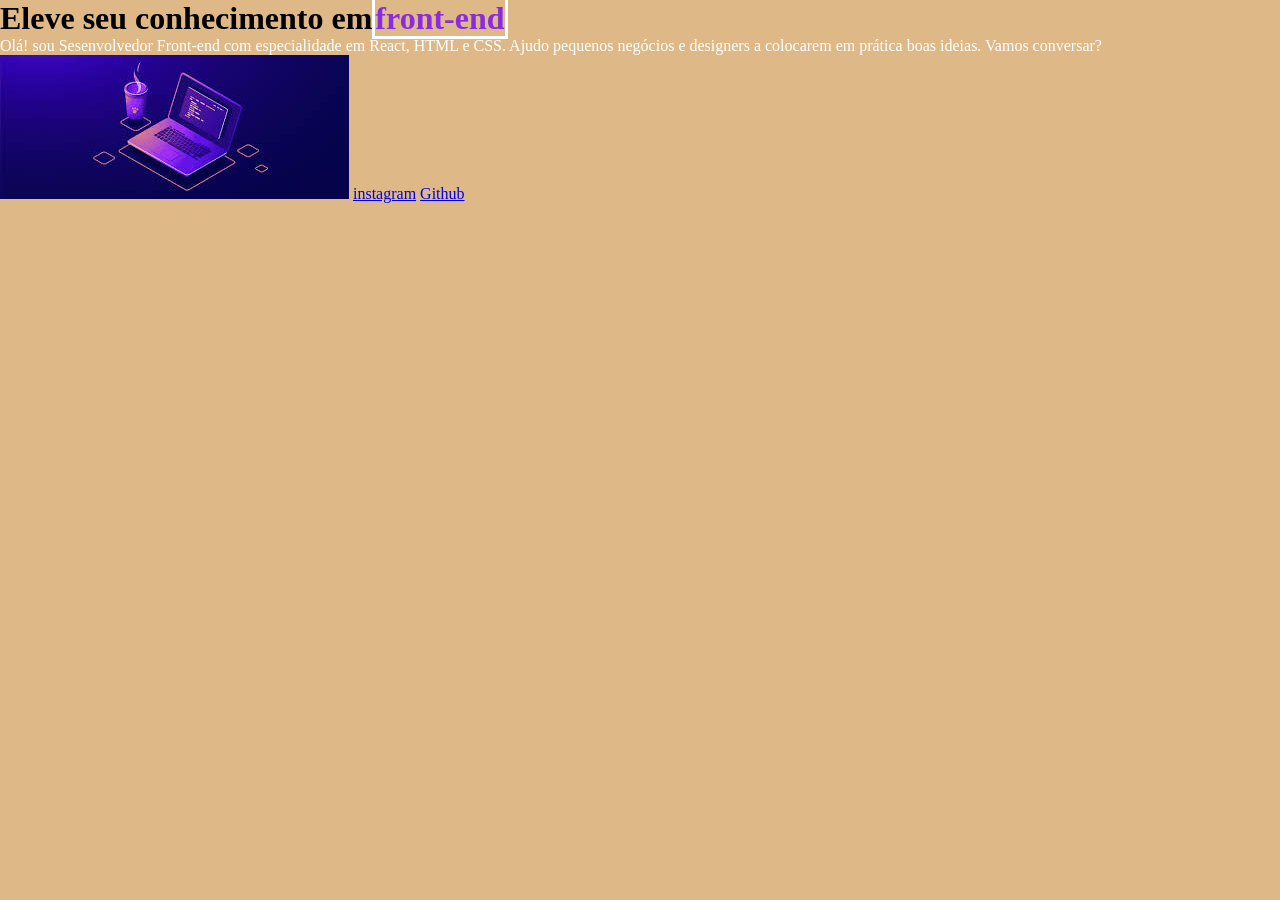
==== index.html @ 12d5bc03 "mensagem" ====
<!DOCTYPE html>
<html lang="pt-br">
<head>
    <meta charset="UTF-8">
    <meta http-equiv="X-UA-Compatile" content="IE=edge">
    <meta name="viewport" content="width=device-width, initial-scale=1.0">
    <title>Projeto</title>
    <link rel="stylesheet" href="style.css">
</head>
 <body>
     <header></header>
     <main>
        <h1><strong>Eleve seu conhecimento em<span>front-end</span></strong></h1> 
        <p>Olá! sou Sesenvolvedor Front-end com especialidade em React, HTML e CSS. Ajudo pequenos negócios e designers a colocarem em prática boas ideias. Vamos conversar?</p> 
        <img src="images.jpg">
        <a href="https://instagram.murilogpc">instagram</a>
        <a href="https://github.com/muriloo10">Github</a>
     </main>
     <footer></footer>
  </body>
  </html>
---- style.css ----
* { margin: 0;
padding: 1;}
body{ 
    box-sizing: border-box;
    height: 100vh;
    background-color: burlywood;
    color: white;}
strong{
    color:black
}
h1{
    font-weight: bold;
}

span{
    color: blueviolet;
    border: 3px solid white;
    padding: 0px;
}
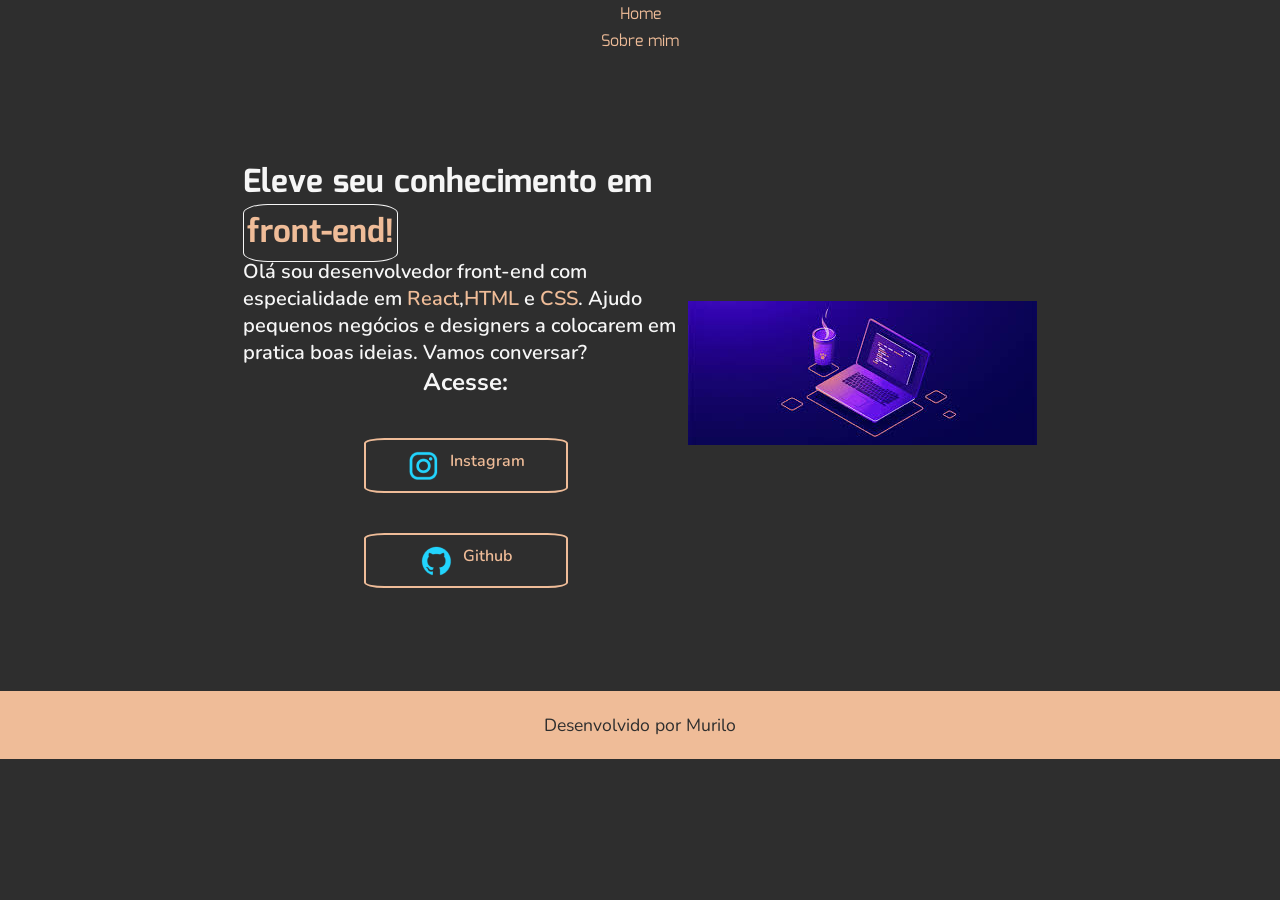
==== commit b22bfc0d: "add info" ====
--- a/index.html
+++ b/index.html
@@ -1,21 +1,37 @@
 <!DOCTYPE html>
 <html lang="pt-br">
+
 <head>
-    <meta charset="UTF-8">
-    <meta http-equiv="X-UA-Compatile" content="IE=edge">
-    <meta name="viewport" content="width=device-width, initial-scale=1.0">
+    <meta charset="UTF8">
+    <meta http-equiv="X-UA-compatile" content="IE=edge">
+    <meta name="viweport" content="width=device-width,intinial-scale=1.0">
     <title>Projeto</title>
-    <link rel="stylesheet" href="style.css">
+    <link rel="stylesheet" href="style/style.css">
 </head>
- <body>
-     <header></header>
-     <main>
-        <h1><strong>Eleve seu conhecimento em<span>front-end</span></strong></h1> 
-        <p>Olá! sou Sesenvolvedor Front-end com especialidade em React, HTML e CSS. Ajudo pequenos negócios e designers a colocarem em prática boas ideias. Vamos conversar?</p> 
-        <img src="images.jpg">
-        <a href="https://instagram.murilogpc">instagram</a>
-        <a href="https://github.com/muriloo10">Github</a>
-     </main>
-     <footer></footer>
-  </body>
-  </html>   +<body>
+    <header class="Cabecalho">
+        <nav>
+            <a class="Cabecalho" href="index.html"> Home</a>
+            <a class="Cabecalho" href="about.html">Sobre mim</a>
+        </nav>
+    </header>
+    <main class="apresentacao">
+        <section class="distancia_das_letras">
+          <h1 class="tamanho_titulo"> <strong>Eleve seu conhecimento em <span>front-end!</span></strong></h1>
+          <p class="fonte_texto"> Olá sou desenvolvedor front-end com especialidade em <span2>React</span2>,<span2>HTML</span2> e
+         <span2>CSS</span2>. Ajudo pequenos negócios e designers a colocarem em pratica boas ideias. Vamos conversar?</p>
+         <div class="links">
+            <h2>Acesse:</h2><a class="estilo_link" href="https://instagram.com/murilogpc"> <img src="assets/instagram.png"> Instagram</a> 
+            <a class="estilo_link" href="https://github.com/muriloo10"> 
+             <img src="assets/github.png"> Github
+            </a> 
+         </div>
+       </section>
+       <img class="imagem"  src="assets/images.jpg">
+    </main>
+ <footer class="rodape">
+ Desenvolvido por Murilo
+    </footer>          
+</body>
+</html>
+
--- a/style/style.css
+++ b/style/style.css
@@ -0,0 +1,123 @@
+ @import url('https://fonts.googleapis.com/css2?family=Nunito:ital,wght@1,600&display=swap');
+ @import url('https://fonts.googleapis.com/css2?family=Mina&display=swap');
+
+ :root{
+    --cor-primaria: #2e2e2e;
+    --cor-seundaria: #f6f6f6;
+    --cor-terciaria: #efbc98;
+    --fonte-principal:'Nunito', sans-serif;     
+ }
+
+*{ margin: 0%;
+padding:  0%;
+}
+body{ 
+    box-sizing: border-box;
+    background-color: var(--cor-primaria);
+    color: var(--cor-seundaria);}
+
+.Cabecalho{ 
+font-family: 'Mina', sans-serif;
+font-size: 1.0rem;
+color: Var(--cor-terciaria);
+display: flex;
+justify-content: center;
+text-align: center;
+padding: 1px;
+text-decoration: none;
+}
+
+strong{
+    color:var(--cor-seundaria)
+}
+h1{
+    font-weight: bold;
+}
+span{
+    color: var(--cor-terciaria);
+    border: 1px solid var(--cor-seundaria);
+    border-radius: 16%;
+    padding: 3px;
+}
+span2{
+    color: var(--cor-terciaria);
+
+}
+.apresentacao {
+    padding: 8% 19%;
+    display: flex;
+    align-items: center;
+    justify-content: space-between;
+}
+.apresentacao2{
+    padding: 1% 19%;
+    display: flex;
+    align-items: center;
+    justify-content: space-between;
+}
+.distancia_das_letras {
+    width: 4000px
+}
+.about{
+    padding: 1% 10% ;
+    font-family: var(--fonte-principal);
+    font-size: 1.0rem;
+}
+.tamanho_titulo {
+    font-size: 2.0rem;
+    font-family: 'Mina', sans-serif;
+}
+.fonte_texto{
+    width: 100%;
+    font-size: 1.25rem;
+    font-family: var(--fonte-principal);
+    font-weight: 600;
+}
+.links{
+    font-family: var(--fonte-principal);
+    font-size: 1.0rem;
+    display: flex;
+    flex-direction: column;
+    align-items: center;
+    gap: 40px;
+    justify-content: space-between
+}
+.estilo_link{
+    display: flex;
+    justify-content: center;
+    color: var(--cor-terciaria);
+    width: 140px;
+    text-align: center;
+    padding: 9.5px 0 ;
+    font-family: 'Nunito' sans-serif ;
+    font-weight: 600;
+    font-size: 1.0rem;
+    text-decoration: none;
+    border: 2px solid var(--cor-terciaria);
+    width: 200px;
+    border-radius: 10%;
+    gap: 10px;
+}
+.estilo_link:hover{
+ background: #272727;
+ border: 2px solid var(--cor-seundaria)
+
+}
+.imagem {
+ width: 50%
+}
+.rodape{
+    text-align: center;
+    padding: 22px 15px;
+    color: var(--cor-primaria);
+    background-color: var(--cor-terciaria) ;
+    font-family: 'Nunito', sans-serif ;
+    font-size: 1.1rem; 
+}
+
+
+.Cabecalho:hover{
+    color: var(--cor-seundaria);
+}
+
+  
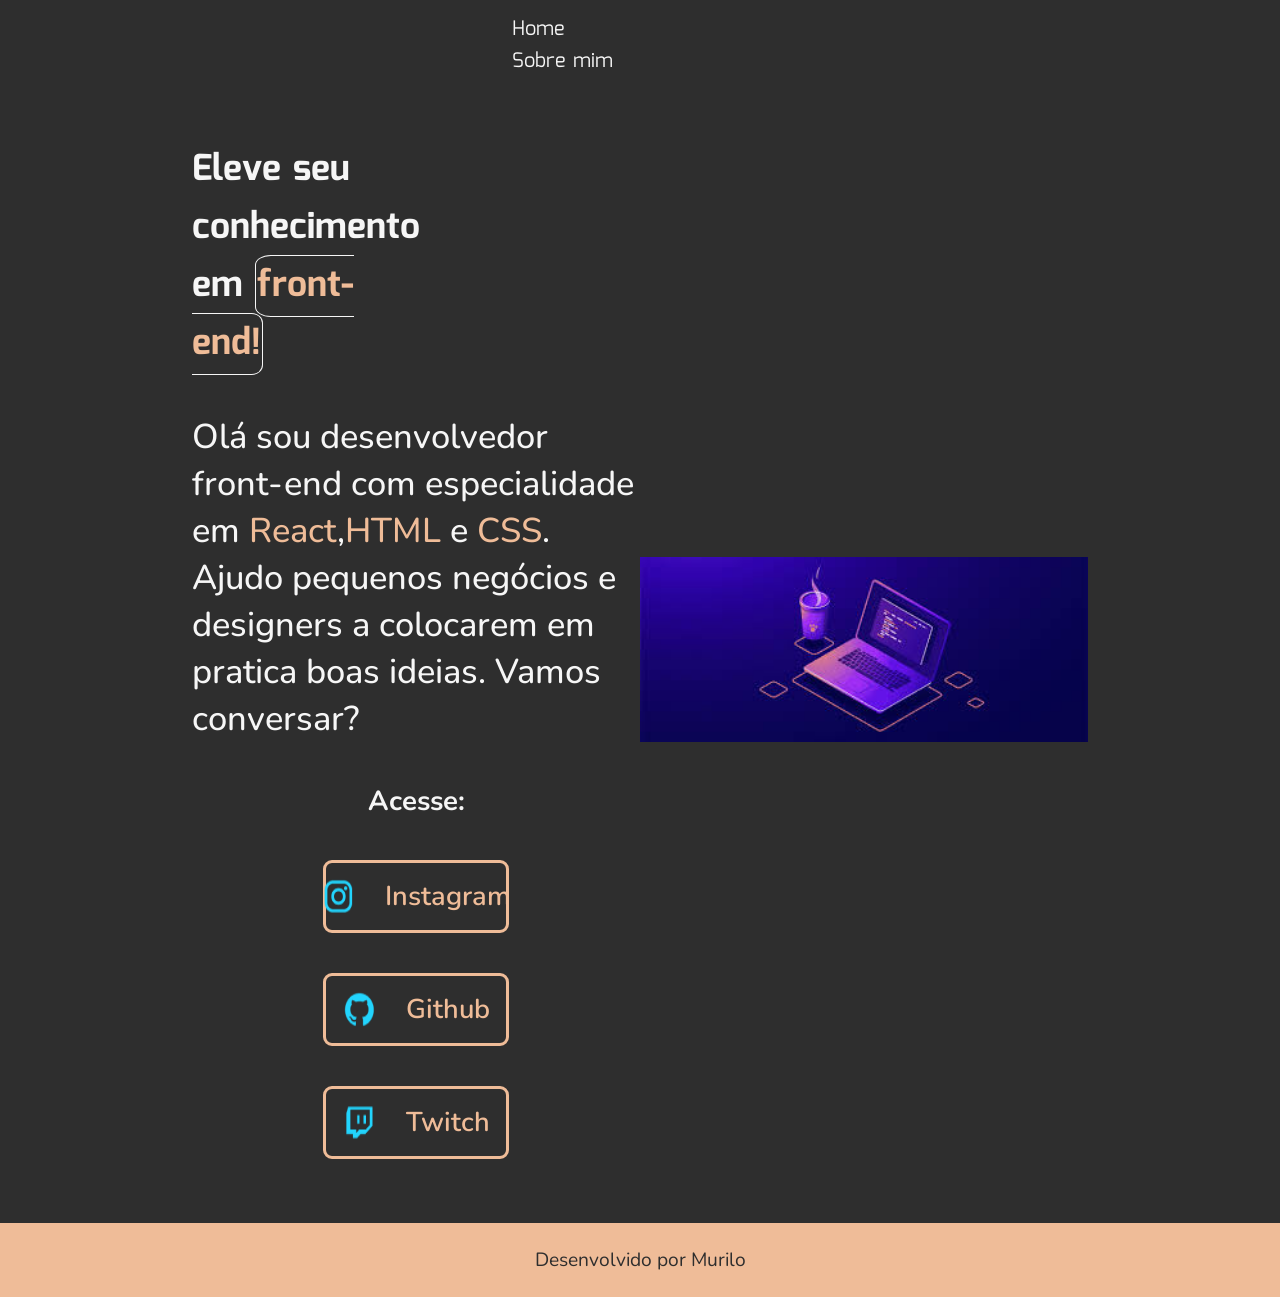
==== commit d613d180: "index.html" ====
--- a/index.html
+++ b/index.html
@@ -9,21 +9,23 @@
     <link rel="stylesheet" href="style/style.css">
 </head>
 <body>
-    <header class="Cabecalho">
-        <nav>
-            <a class="Cabecalho" href="index.html"> Home</a>
-            <a class="Cabecalho" href="about.html">Sobre mim</a>
+    <header class="cabecalho">
+        <nav class="cabecalho_menu">
+            <a class="cabecalho_link" href="index.html"> Home</a>
+            <a class="cabecalho_link" href="about.html">Sobre mim</a>
         </nav>
     </header>
     <main class="apresentacao">
         <section class="distancia_das_letras">
-          <h1 class="tamanho_titulo"> <strong>Eleve seu conhecimento em <span>front-end!</span></strong></h1>
+          <h1 class="tamanho_titulo"> Eleve seu conhecimento em <span>front-end!</span></h1>
           <p class="fonte_texto"> Olá sou desenvolvedor front-end com especialidade em <span2>React</span2>,<span2>HTML</span2> e
          <span2>CSS</span2>. Ajudo pequenos negócios e designers a colocarem em pratica boas ideias. Vamos conversar?</p>
          <div class="links">
-            <h2>Acesse:</h2><a class="estilo_link" href="https://instagram.com/murilogpc"> <img src="assets/instagram.png"> Instagram</a> 
-            <a class="estilo_link" href="https://github.com/muriloo10"> 
+            <h2 class="apresentacao_subtitulo">Acesse:</h2>
+            <a class="estilo_links" href="https://instagram.com/murilogpc"> <img src="assets/instagram.png"> Instagram 
+            <a class="estilo_links" href="https://github.com/muriloo10"> 
              <img src="assets/github.png"> Github
+             <a class="estilo_links" href="https://twitch.tv/murilogg0_0"> <img src="assets/twitch.png"> Twitch
             </a> 
          </div>
        </section>
--- a/style/style.css
+++ b/style/style.css
@@ -8,28 +8,30 @@
     --fonte-principal:'Nunito', sans-serif;     
  }
 
-*{ margin: 0%;
-padding:  0%;
+*{ margin: 0;
+padding:  0;
 }
 body{ 
     box-sizing: border-box;
     background-color: var(--cor-primaria);
     color: var(--cor-seundaria);}
 
-.Cabecalho{ 
+.cabecalho{ 
+    padding: 1% 0% 0% 40%;
+}
+.cabecalho_menu{
+    display: flex;
+    gap: 0px;
+    flex-direction: column;
+}
+.cabecalho_link{
 font-family: 'Mina', sans-serif;
-font-size: 1.0rem;
-color: Var(--cor-terciaria);
-display: flex;
-justify-content: center;
-text-align: center;
-padding: 1px;
+font-size: 1.25rem;
+color: var(--cor-seundaria);
 text-decoration: none;
 }
 
-strong{
-    color:var(--cor-seundaria)
-}
+
 h1{
     font-weight: bold;
 }
@@ -37,17 +39,18 @@
     color: var(--cor-terciaria);
     border: 1px solid var(--cor-seundaria);
     border-radius: 16%;
-    padding: 3px;
+    padding: 1px;
 }
 span2{
     color: var(--cor-terciaria);
 
 }
 .apresentacao {
-    padding: 8% 19%;
+    padding: 5% 15%;
     display: flex;
     align-items: center;
     justify-content: space-between;
+    
 }
 .apresentacao2{
     padding: 1% 19%;
@@ -56,7 +59,10 @@
     justify-content: space-between;
 }
 .distancia_das_letras {
-    width: 4000px
+    width: 50%;
+    display: flex;
+    flex-direction: column;
+    gap: 40px;
 }
 .about{
     padding: 1% 10% ;
@@ -64,41 +70,42 @@
     font-size: 1.0rem;
 }
 .tamanho_titulo {
-    font-size: 2.0rem;
+    width: 50%;
+    font-size: 2.25rem;
     font-family: 'Mina', sans-serif;
 }
 .fonte_texto{
     width: 100%;
-    font-size: 1.25rem;
+    font-size: 2.15rem;
     font-family: var(--fonte-principal);
-    font-weight: 600;
+    font-weight: 500;
 }
 .links{
-    font-family: var(--fonte-principal);
-    font-size: 1.0rem;
     display: flex;
     flex-direction: column;
+    justify-content: center;
+    font-family: var(--fonte-principal);
+    font-size: 1.15rem;
     align-items: center;
     gap: 40px;
-    justify-content: space-between
+
 }
-.estilo_link{
+.estilo_links{
     display: flex;
     justify-content: center;
+    gap: 30px;
     color: var(--cor-terciaria);
-    width: 140px;
+    width: 40%;
     text-align: center;
-    padding: 9.5px 0 ;
+    padding: 15px 0px;
     font-family: 'Nunito' sans-serif ;
     font-weight: 600;
-    font-size: 1.0rem;
+    font-size: 1.70rem;
     text-decoration: none;
-    border: 2px solid var(--cor-terciaria);
-    width: 200px;
-    border-radius: 10%;
-    gap: 10px;
+    border: 3px solid var(--cor-terciaria);
+    border-radius: 9px;  
 }
-.estilo_link:hover{
+.estilo_links:hover{
  background: #272727;
  border: 2px solid var(--cor-seundaria)
 
@@ -108,16 +115,31 @@
 }
 .rodape{
     text-align: center;
-    padding: 22px 15px;
+    padding: 24px 15px;
     color: var(--cor-primaria);
     background-color: var(--cor-terciaria) ;
     font-family: 'Nunito', sans-serif ;
-    font-size: 1.1rem; 
+    font-size: 1.20rem; 
 }
 
 
-.Cabecalho:hover{
-    color: var(--cor-seundaria);
+.cabecalho_link:hover{
+    color: #efbc98  ;
 }
 
-  +
+@media (max-width: 1200px) {
+    .cabecalho{
+        padding: 10%;
+    }
+    
+    .cabecalho_menu{
+        justify-content: center;
+    }
+    .apresentacao{
+        flex-direction:column-reverse ;
+    }
+    .distancia_das_letras{
+      width: 50%;  
+    }
+}
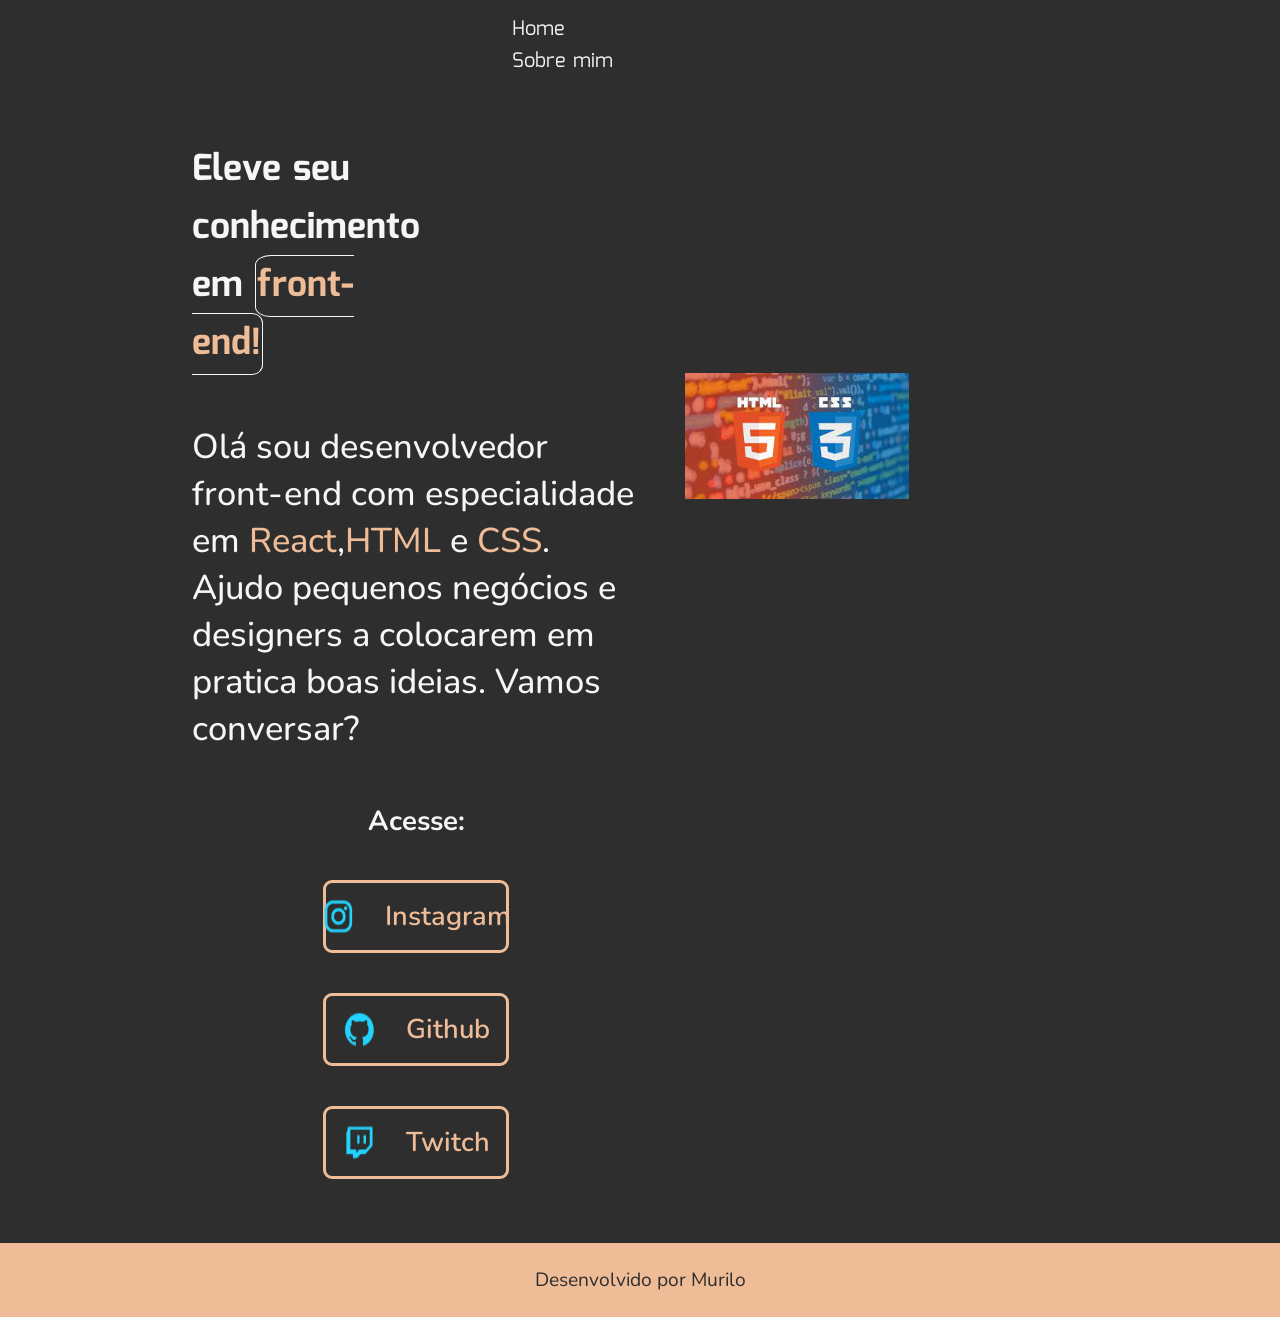
==== commit a29d144b: "projeto" ====
--- a/index.html
+++ b/index.html
@@ -29,7 +29,7 @@
             </a> 
          </div>
        </section>
-       <img class="imagem"  src="assets/images.jpg">
+       <img class="imagem"  src="assets/html image.jpg">
     </main>
  <footer class="rodape">
  Desenvolvido por Murilo
--- a/style/style.css
+++ b/style/style.css
@@ -62,7 +62,7 @@
     width: 50%;
     display: flex;
     flex-direction: column;
-    gap: 40px;
+    gap: 50px;
 }
 .about{
     padding: 1% 10% ;
@@ -111,7 +111,8 @@
 
 }
 .imagem {
- width: 50%
+ width: 25%;
+ padding: 0% 20% 50% 0%;
 }
 .rodape{
     text-align: center;
@@ -132,14 +133,23 @@
     .cabecalho{
         padding: 10%;
     }
-    
     .cabecalho_menu{
         justify-content: center;
+        padding: 0% 40% 0%;
+    }
+   .tamanho_titulo{
+        padding: 0% 30% 0%;
+       
+    }
+    .imagem{
+      width: 50%;
+      padding: 0% 0% 0% 0%;
+    
     }
     .apresentacao{
-        flex-direction:column-reverse ;
+        flex-direction: column-reverse ;
     }
     .distancia_das_letras{
-      width: 50%;  
+      width: 100%;  
     }
 }
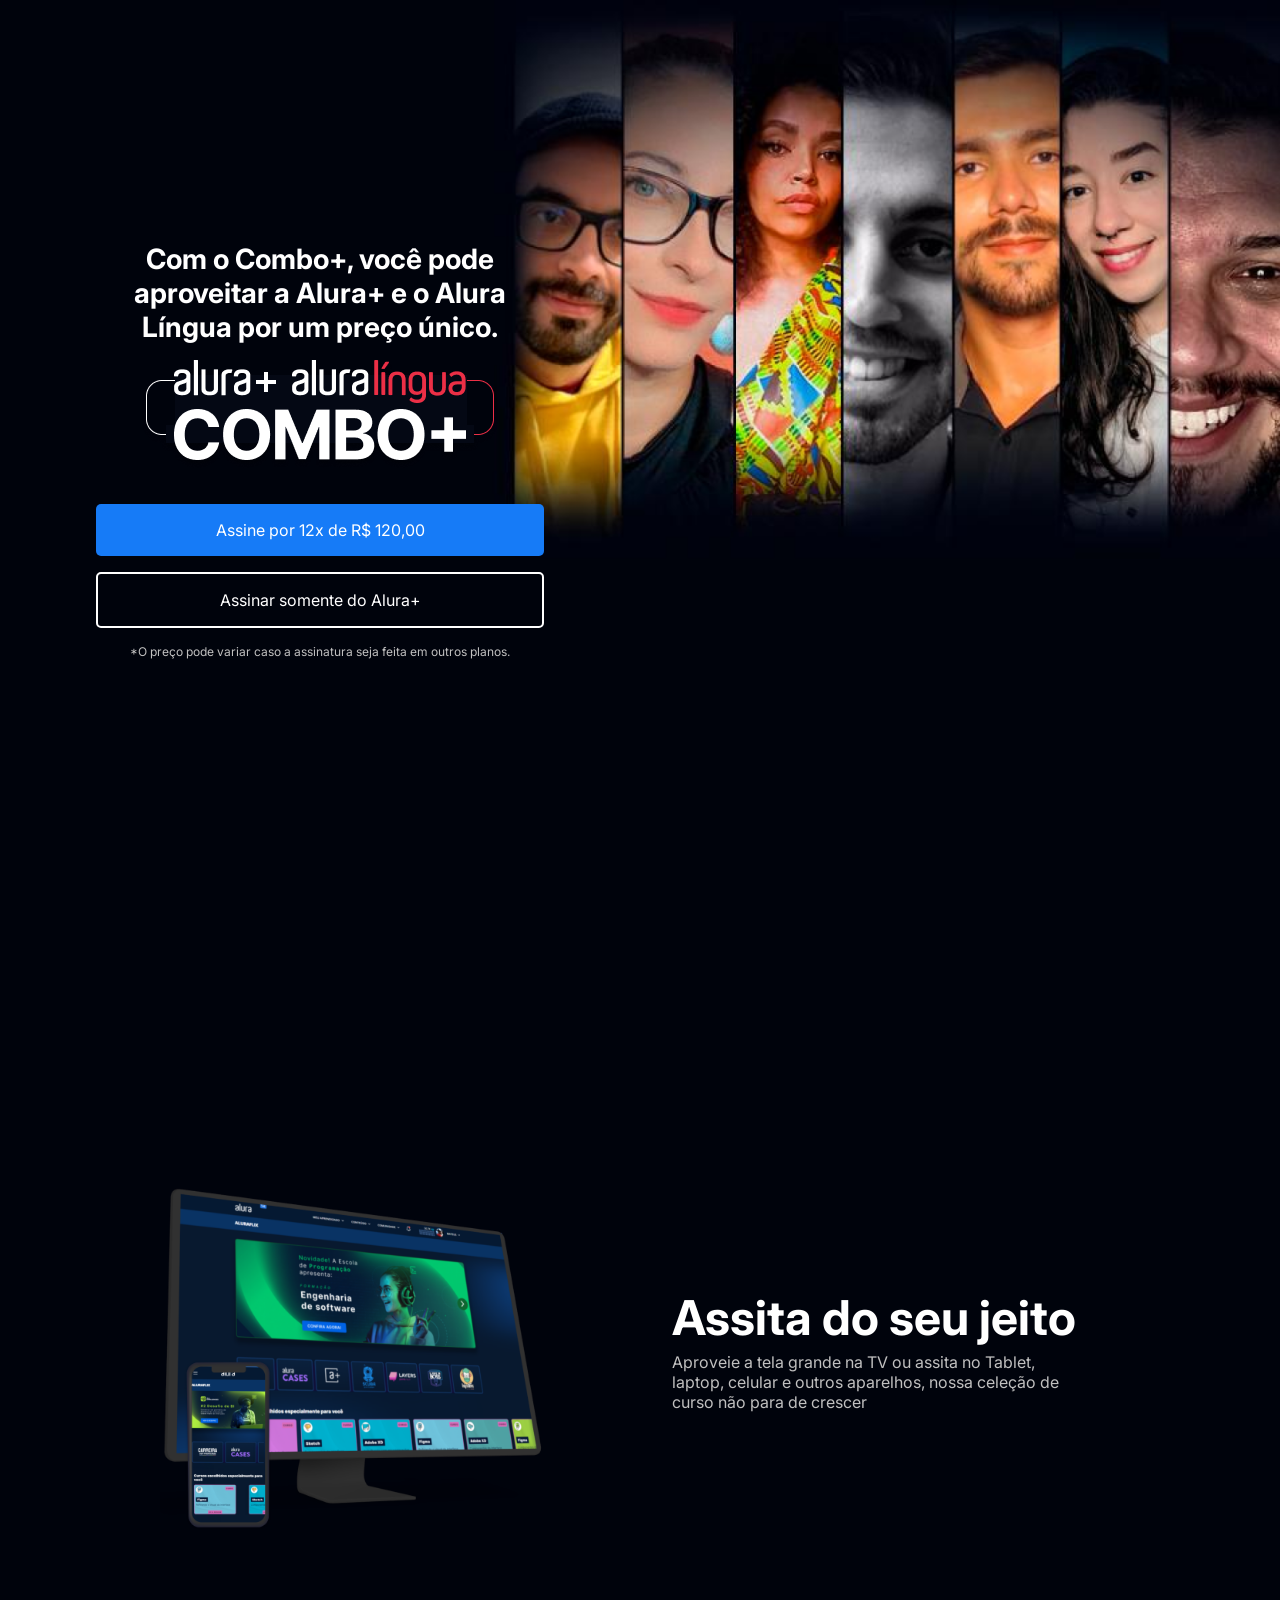
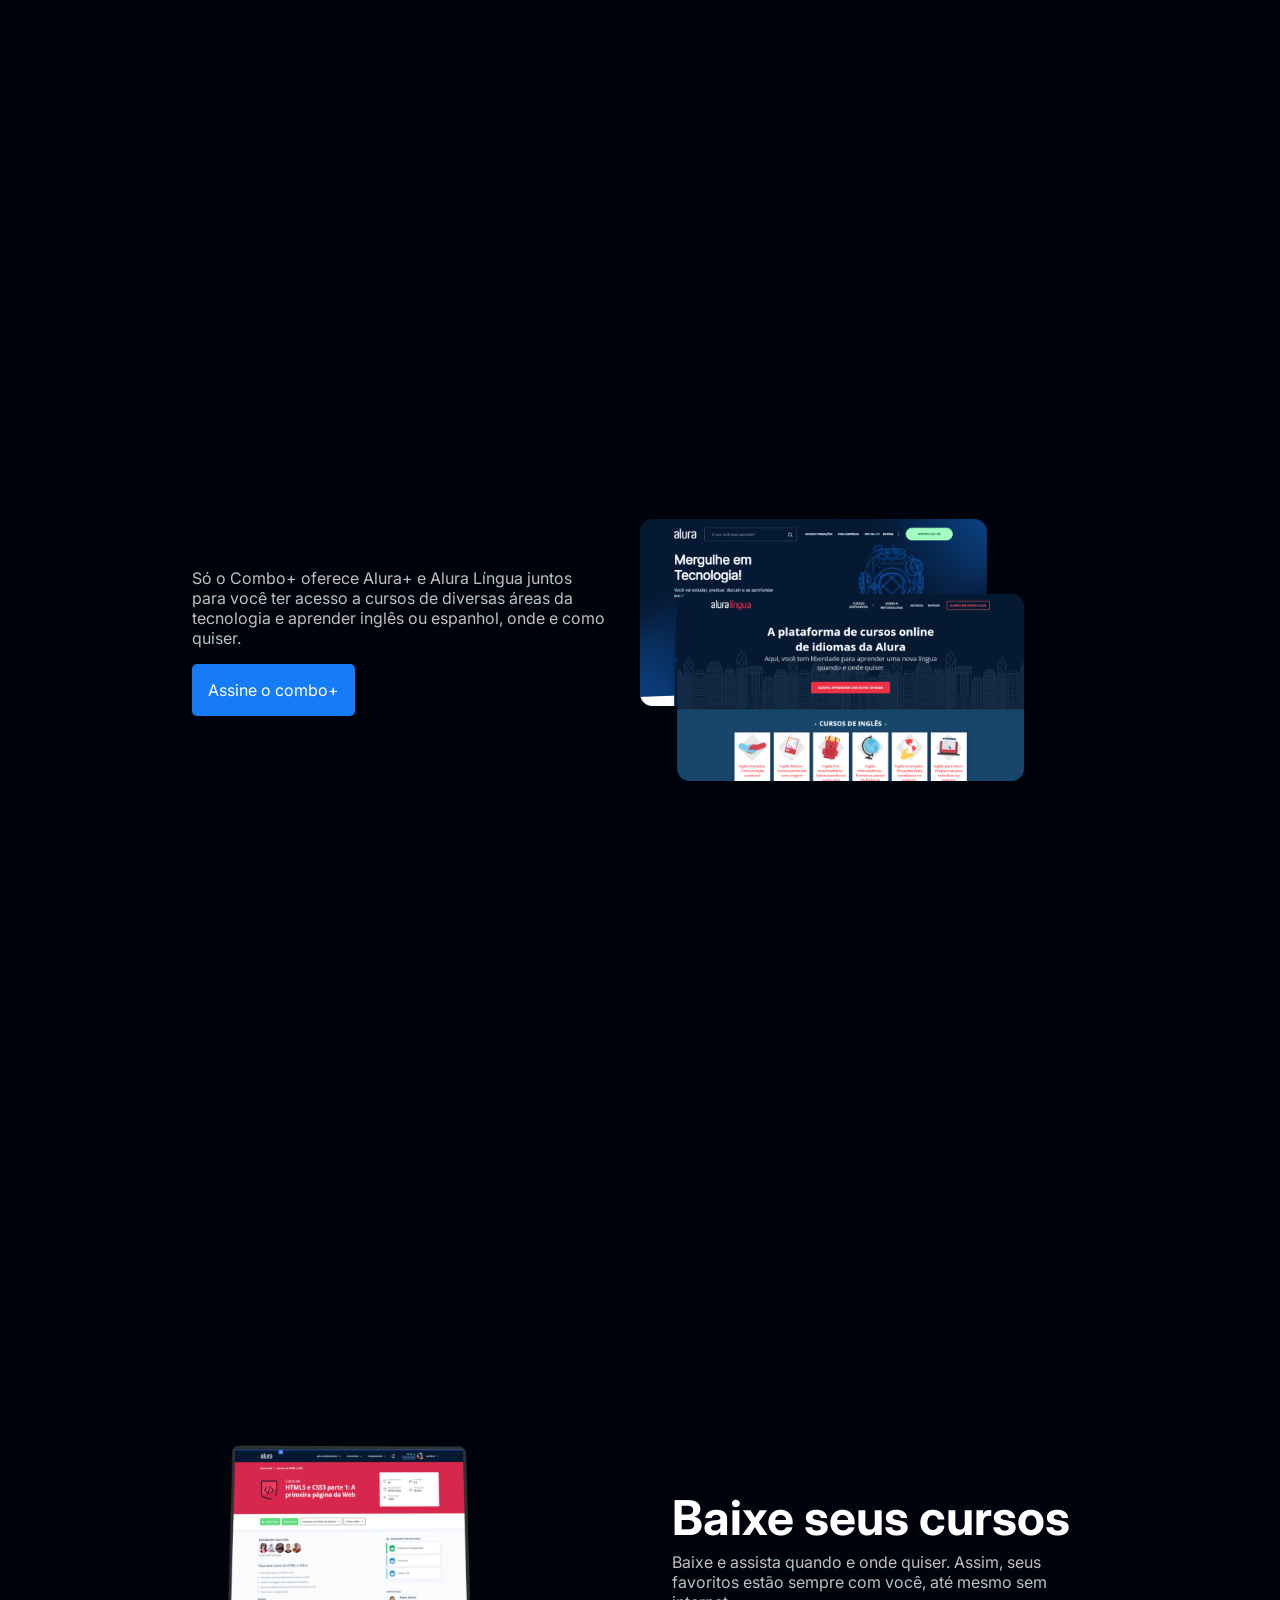
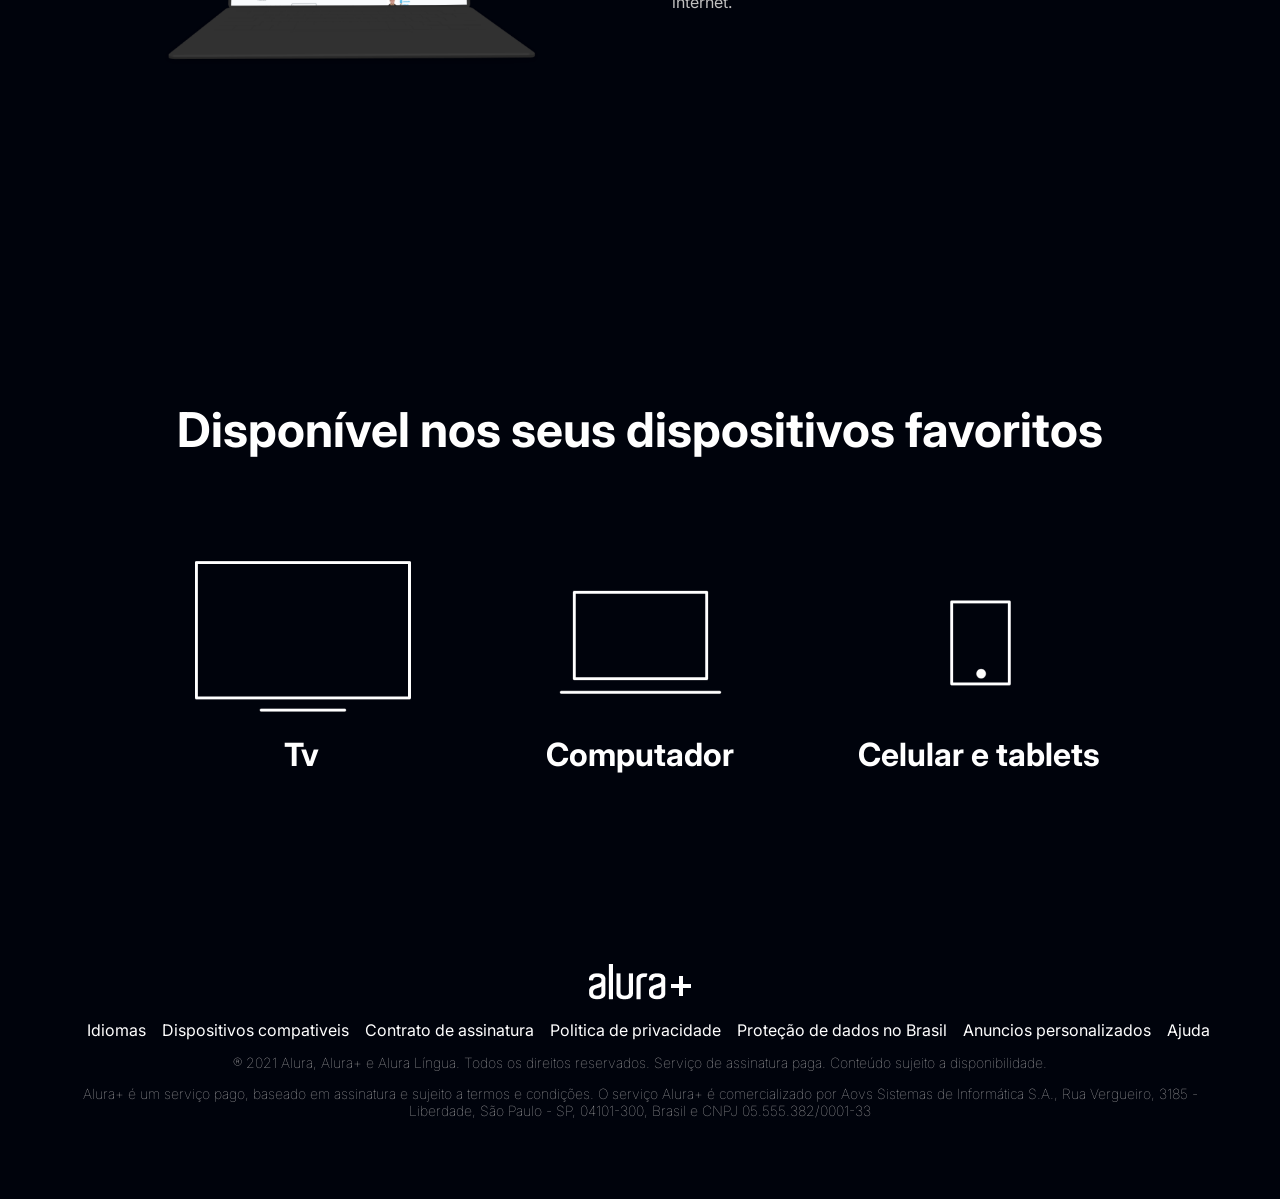
==== commit 5688ac42: "commit" ====
--- a/index.html
+++ b/index.html
@@ -1,39 +1,92 @@
 <!DOCTYPE html>
 <html lang="pt-br">
-
 <head>
-    <meta charset="UTF8">
-    <meta http-equiv="X-UA-compatile" content="IE=edge">
-    <meta name="viweport" content="width=device-width,intinial-scale=1.0">
-    <title>Projeto</title>
+    <meta charset="UTF-8">
+    <meta http-equiv="X-UA-compatile" content="IE-edge">
+    <meta name="viewport" content="width=device-width, initial-scale=1.0">
     <link rel="stylesheet" href="style/style.css">
+    <link rel="preconnect" href="https://fonts.googleapis.com">
+    <link rel="preconnect" href="https://fonts.gstatic.com" crossorigin>
+    <link href="https://fonts.googleapis.com/css2?family=Inter:wght@100..900&display=swap" rel="stylesheet">
+    <title>Segundo projeto</title>
 </head>
 <body>
-    <header class="cabecalho">
-        <nav class="cabecalho_menu">
-            <a class="cabecalho_link" href="index.html"> Home</a>
-            <a class="cabecalho_link" href="about.html">Sobre mim</a>
-        </nav>
-    </header>
-    <main class="apresentacao">
-        <section class="distancia_das_letras">
-          <h1 class="tamanho_titulo"> Eleve seu conhecimento em <span>front-end!</span></h1>
-          <p class="fonte_texto"> Olá sou desenvolvedor front-end com especialidade em <span2>React</span2>,<span2>HTML</span2> e
-         <span2>CSS</span2>. Ajudo pequenos negócios e designers a colocarem em pratica boas ideias. Vamos conversar?</p>
-         <div class="links">
-            <h2 class="apresentacao_subtitulo">Acesse:</h2>
-            <a class="estilo_links" href="https://instagram.com/murilogpc"> <img src="assets/instagram.png"> Instagram 
-            <a class="estilo_links" href="https://github.com/muriloo10"> 
-             <img src="assets/github.png"> Github
-             <a class="estilo_links" href="https://twitch.tv/murilogg0_0"> <img src="assets/twitch.png"> Twitch
-            </a> 
+    <section class="container principal">
+       <div class="container__caixa"> 
+           <h1 class="container__titulo">Com o Combo+, você pode aproveitar a Alura+ e o Alura Língua por um preço único.</h1>
+           <img src="/imagem/Combo.png" class="imagem" alt="O combo+ é a junção do alura+ e o alura lingua ">
+           <a href="www.alura.com.br" class="container__botao">Assine por 12x de R$ 120,00</a> 
+           <a href="www.alura.com.br" class="container__botao botao_secundario">Assinar somente do Alura+</a>
+           <p class="container__aviso">*O preço pode variar caso a assinatura seja feita em outros planos.</p.>
+       </div>
+    </section>
+  <section class="container secundario">
+        <img src="/imagem/Plataformas.png" alt="Um monitor e um celular com o alura plus aberto" class="secundario__imagem">
+        <div class="container__descricao">
+            <h2 class="descricao__titulo">Assita do seu jeito</h2>
+            <p class="descricao__texto">Aproveie a tela grande na TV ou assita no Tablet, laptop, celular e outros aparelhos, nossa celeção de curso não para de crescer</p>
+        </div>
+  </section>
+  <section class="container secundario">
+        <div class="container__descricao">
+            <p class="descricao__texto">Só o Combo+ oferece Alura+ e Alura Língua juntos para você ter acesso a cursos de diversas áreas da tecnologia e aprender inglês ou espanhol, onde e como quiser. </p>
+            <a href="www.alura.com.br" class="container__botao secundario__botao"> Assine o combo+</a>
+        </div>
+        <img src="/imagem/Telas.png" alt="Telas do site da alura" class="secundario__imagem">
+        </section>
+  <section class="container secundario">
+        <img src="/imagem/Notebook.png" alt="imagem de um Notebook" class="secundario__imagem">
+        <div class="container__descricao">
+               <h2 class="descricao__titulo">Baixe seus cursos</h2>
+                <p class="descricao__texto"> Baixe e assista quando e onde quiser. Assim, seus favoritos estão sempre com você, até mesmo sem internet.</p>
          </div>
-       </section>
-       <img class="imagem"  src="assets/html image.jpg">
-    </main>
- <footer class="rodape">
- Desenvolvido por Murilo
-    </footer>          
+    </section>
+     
+ <section class="dispositivos">
+        <h2 class="dispositivos__titulo">Disponível nos seus dispositivos favoritos</h2>
+        <ul class="dispositivos__lista">
+            <li>
+               <img src="/imagem/tv.png" alt="icone televisão">
+               <h3 class="lista__item">Tv</h3>  
+            </li>
+            <li>
+                <img src="/imagem/computador.png" alt="icone computador">
+                <h3 class="lista__item">Computador</h3>
+            </li>
+            <li>
+                <img src="/imagem/celular.png" alt="icone celular">
+                <h3 class="lista__item">Celular e tablets</h3>
+            </li>
+        </ul> 
+  </section>
+  <footer class="rodape">
+     <img src="/imagem/Logo.png" alt="Alura+" class="rodape__logo">
+       <ul class="rodape__lista">
+           <li class="lista__link">
+               <a href="#">Idiomas</a>
+           </li>
+           <li class="lista__link">
+              <a href="#">Dispositivos compativeis</a>
+           </li>
+           <li class="lista__link">
+             <a href="#">Contrato de assinatura</a>
+           </li>
+           <li class="lista__link">
+             <a href="#"> Politica de privacidade</a>
+           </li>
+           <li class="lista__link">
+             <a href="#"> Proteção de dados no Brasil</a>
+           </li>
+           <li class="lista__link">
+             <a href="#"> Anuncios personalizados</a>
+           </li>
+           <li class="lista__link">
+             <a href="#">Ajuda</a>
+           </li>
+       </ul>
+       <p class="rodape__texto"> ® 2021 Alura, Alura+ e Alura Língua. Todos os direitos reservados. Serviço de assinatura paga. Conteúdo sujeito a disponibilidade.</p>
+       <p class="rodape__texto"> Alura+ é um serviço pago, baseado em assinatura e sujeito a termos e condições. O serviço Alura+ é comercializado por Aovs Sistemas de Informática S.A., Rua Vergueiro, 3185 - Liberdade, São Paulo - SP, 04101-300, Brasil e CNPJ 05.555.382/0001-33</p>
+  </footer>
 </body>
-</html>
 
+</html>
--- a/style/style.css
+++ b/style/style.css
@@ -1,155 +1,131 @@
- @import url('https://fonts.googleapis.com/css2?family=Nunito:ital,wght@1,600&display=swap');
- @import url('https://fonts.googleapis.com/css2?family=Mina&display=swap');
-
- :root{
-    --cor-primaria: #2e2e2e;
-    --cor-seundaria: #f6f6f6;
-    --cor-terciaria: #efbc98;
-    --fonte-principal:'Nunito', sans-serif;     
- }
-
-*{ margin: 0;
-padding:  0;
+:root{
+ --branco-principal: #FFFFFF;
+ --cinza-secundario: #c0c0c0;
+ --botao-azul:#167BF7;
+ --cor-de-fundo: #00030C; 
+ --fonte-principal: 'inter';
+ --botão-azul-efeito: #2989ff;
 }
-body{ 
-    box-sizing: border-box;
-    background-color: var(--cor-primaria);
-    color: var(--cor-seundaria);}
-
-.cabecalho{ 
-    padding: 1% 0% 0% 40%;
-}
-.cabecalho_menu{
-    display: flex;
-    gap: 0px;
-    flex-direction: column;
-}
-.cabecalho_link{
-font-family: 'Mina', sans-serif;
-font-size: 1.25rem;
-color: var(--cor-seundaria);
-text-decoration: none;
+*{
+    margin: 0;
+    padding: 0;
 }
 
-
-h1{
-    font-weight: bold;
+body{
+    background-color: var(--cor-de-fundo);
+    color: var(--branco-principal);
+    font-family: var(--fonte-principal);
+    font-size: 16px;
+    font-weight: 400;
 }
-span{
-    color: var(--cor-terciaria);
-    border: 1px solid var(--cor-seundaria);
-    border-radius: 16%;
-    padding: 1px;
+.principal{
+    background-image: url(/imagem/Background.png);
+    background-repeat: no-repeat;
+    background-size: contain;
+    align-items: center;
+    text-align: center;
 }
-span2{
-    color: var(--cor-terciaria);
-
+.container{
+    height: 100vh;
+    display: grid;
+    grid-template-columns: 50% 50%;
 }
-.apresentacao {
-    padding: 5% 15%;
-    display: flex;
+.container__botao{
+    background-color: var(--botao-azul);
+    border-radius: 5px;
+    text-decoration: none;
+    margin-bottom: 1em;
+    color: var(--branco-principal);
+    padding: 1em;
+    display: block;  
+}
+.botao_secundario{
+    background-color: transparent;
+    border: 2px solid var(--branco-principal);
+}
+.container__aviso{
+   font-size: 12px;
+   color: var(--cinza-secundario);
+}
+.container__titulo{
+    font-size: 28px;
+    height: 700;
+}
+.imagem{
+    margin: 1em 0 2em 0;
+}
+.container__caixa{
+    margin: 0 6em;
+}
+.secundario__imagem{
+    width: 80%;
+}
+.secundario{
     align-items: center;
-    justify-content: space-between;
-    
+    margin: 0 10em;
 }
-.apresentacao2{
-    padding: 1% 19%;
-    display: flex;
-    align-items: center;
-    justify-content: space-between;
+.descricao__titulo{
+    font-weight: 700;
+    font-size: 48px;
+    color: var(--branco-principal);
+    margin-bottom: 0.1em;
 }
-.distancia_das_letras {
-    width: 50%;
-    display: flex;
-    flex-direction: column;
-    gap: 50px;
+.descricao__texto{
+    color: var(--cinza-secundario);
 }
-.about{
-    padding: 1% 10% ;
-    font-family: var(--fonte-principal);
-    font-size: 1.0rem;
+.secundario__botao{
+    display: inline-block;
+    margin-top: 1em;
 }
-.tamanho_titulo {
-    width: 50%;
-    font-size: 2.25rem;
-    font-family: 'Mina', sans-serif;
+.container__descricao{
+    padding: 2em;
 }
-.fonte_texto{
-    width: 100%;
-    font-size: 2.15rem;
-    font-family: var(--fonte-principal);
-    font-weight: 500;
-}
-.links{
-    display: flex;
-    flex-direction: column;
-    justify-content: center;
-    font-family: var(--fonte-principal);
-    font-size: 1.15rem;
-    align-items: center;
-    gap: 40px;
-
-}
-.estilo_links{
+.dispositivos__lista{
     display: flex;
     justify-content: center;
-    gap: 30px;
-    color: var(--cor-terciaria);
-    width: 40%;
+    list-style-type: none;
+    margin: 5em 0;
+}
+.dispositivos{
     text-align: center;
-    padding: 15px 0px;
-    font-family: 'Nunito' sans-serif ;
-    font-weight: 600;
-    font-size: 1.70rem;
+    padding-bottom: 30px;
+}
+.dispositivos__titulo{
+    font-size: 48px;
+    color: var(--branco-principal);
+}
+.lista__item{
+    font-size: 32px;
+    color: var(--branco-principal)
+}
+.rodape__lista{
+    display: flex;
+    justify-content: center;
+    list-style-type: none;
+   margin-top: 1em;
+}
+.lista__link a{
     text-decoration: none;
-    border: 3px solid var(--cor-terciaria);
-    border-radius: 9px;  
+    color: var(--branco-principal);
+    margin-left: 1em;
 }
-.estilo_links:hover{
- background: #272727;
- border: 2px solid var(--cor-seundaria)
-
-}
-.imagem {
- width: 25%;
- padding: 0% 20% 50% 0%;
+.rodape__texto{
+    color: var(--cinza-secundario);
+    font-size: 14px;
+    margin: 1em;
+    font-weight: 100;
 }
 .rodape{
     text-align: center;
-    padding: 24px 15px;
-    color: var(--cor-primaria);
-    background-color: var(--cor-terciaria) ;
-    font-family: 'Nunito', sans-serif ;
-    font-size: 1.20rem; 
+    margin: 5em 3em;
 }
-
-
-.cabecalho_link:hover{
-    color: #efbc98  ;
+.lista__link a:hover {
+    color: var(--botao-azul);
 }
-
-
-@media (max-width: 1200px) {
-    .cabecalho{
-        padding: 10%;
-    }
-    .cabecalho_menu{
-        justify-content: center;
-        padding: 0% 40% 0%;
-    }
-   .tamanho_titulo{
-        padding: 0% 30% 0%;
-       
-    }
-    .imagem{
-      width: 50%;
-      padding: 0% 0% 0% 0%;
-    
-    }
-    .apresentacao{
-        flex-direction: column-reverse ;
-    }
-    .distancia_das_letras{
-      width: 100%;  
-    }
+.lista__link a:active{
+    color: blueviolet;
+}
+.container__botao:hover{
+  background-color: var(--botão-azul-efeito);
+  color: var(--cor-de-fundo)
 }
